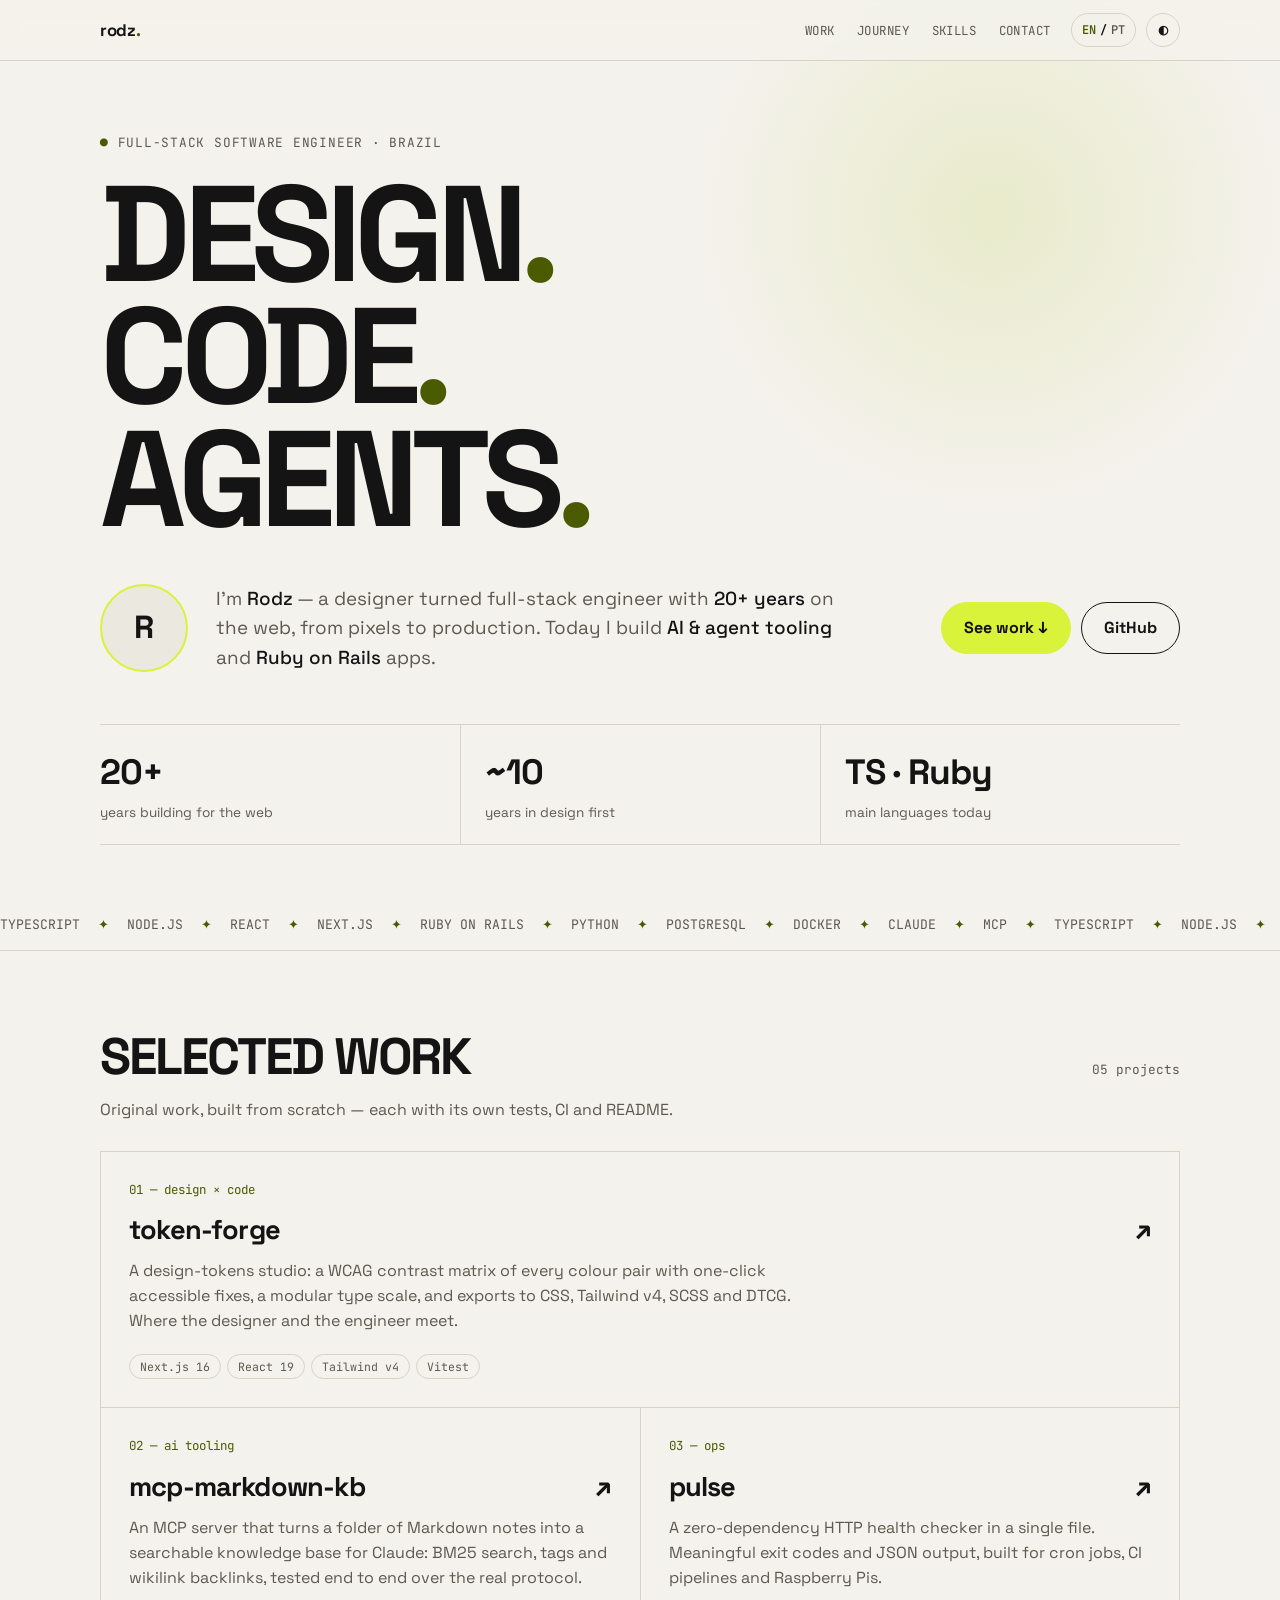
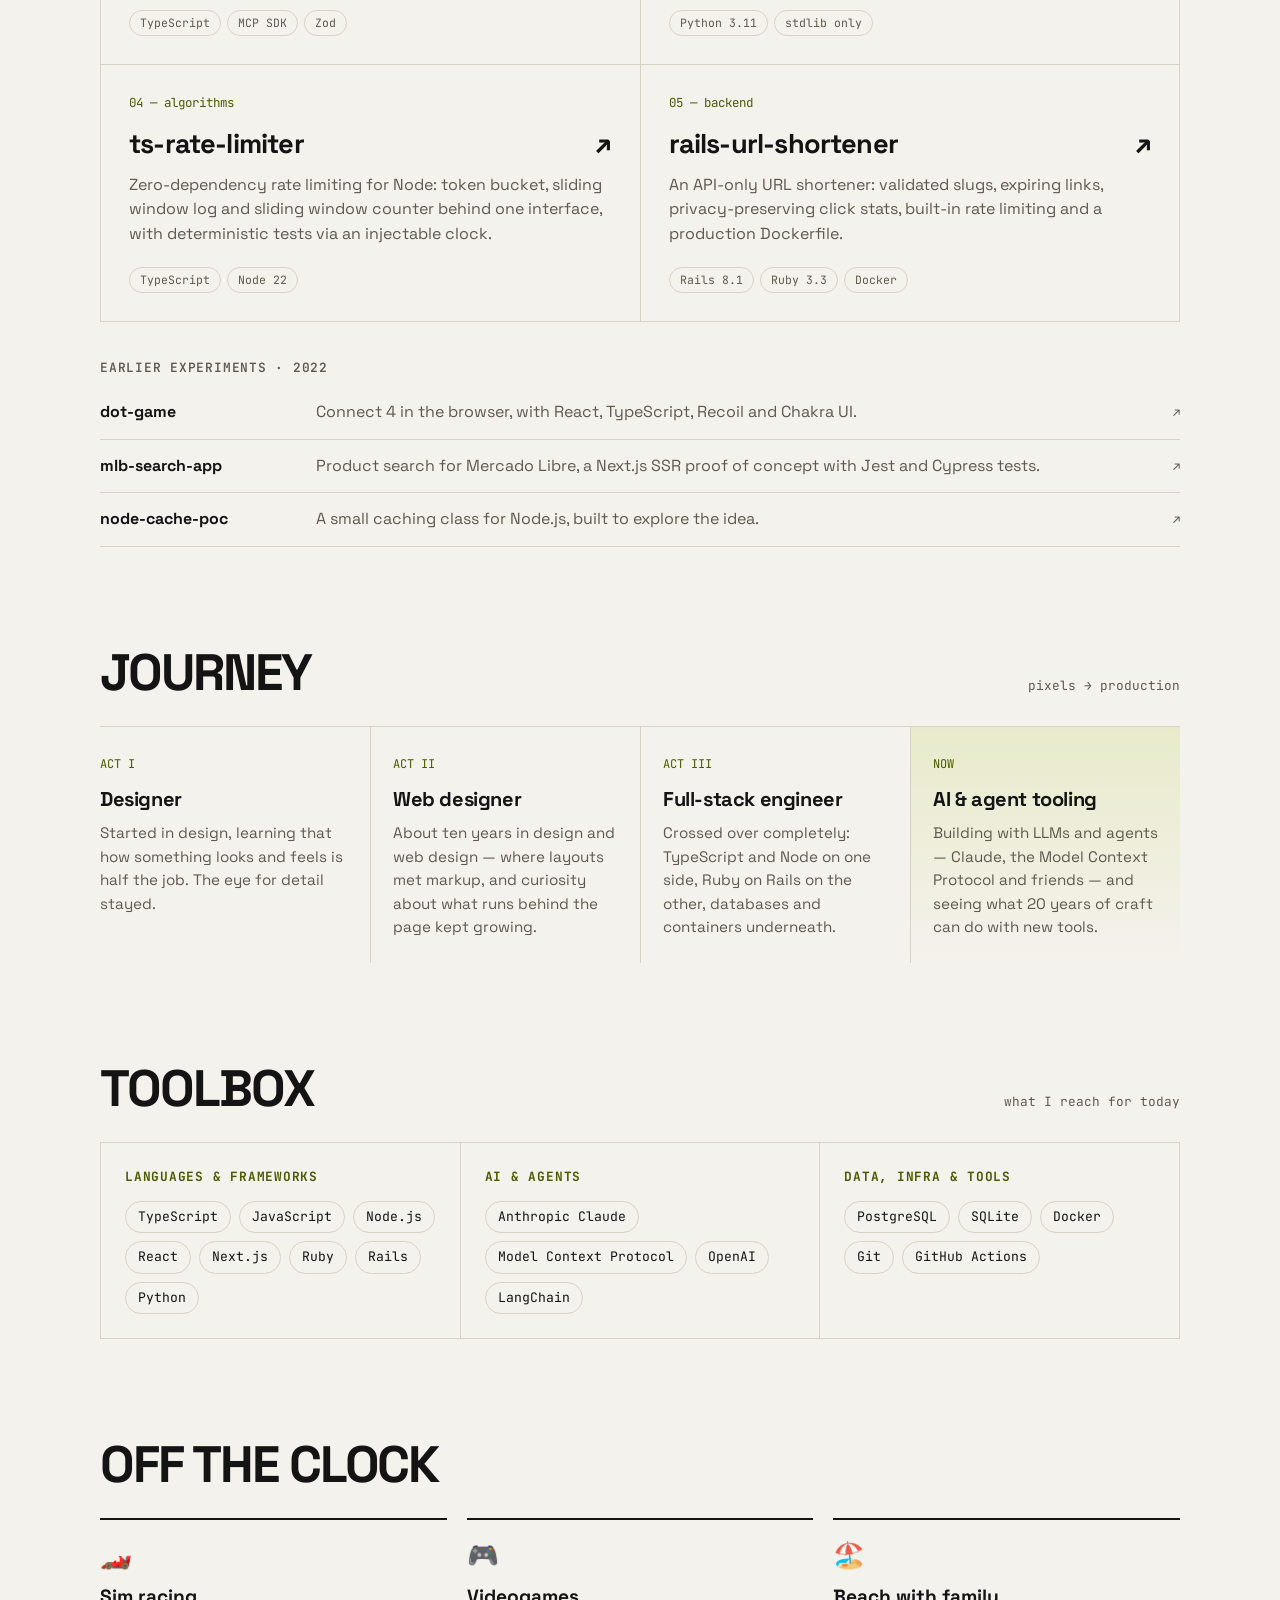
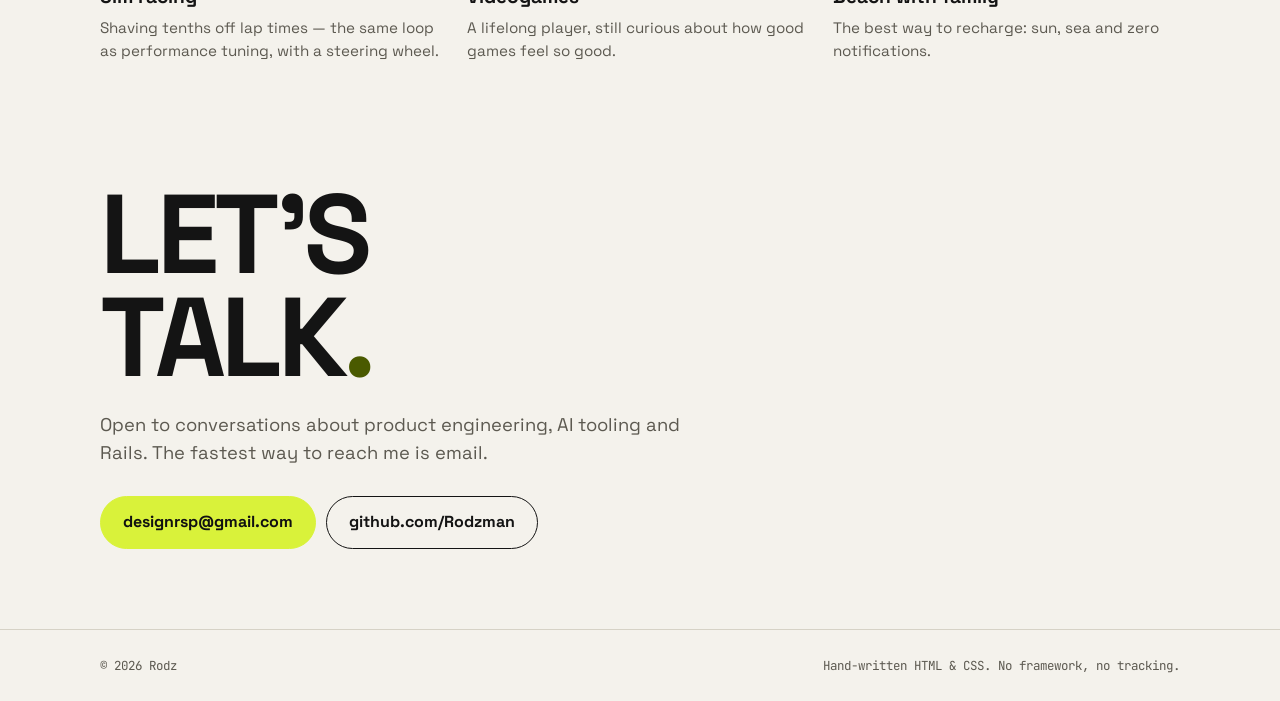
==== index.html @ bd21e1b3 "Add bilingual personal site Hand-written index.html (EN/PT toggle, light/dark themes, no build step)" ====
<!DOCTYPE html>
<html lang="en">
<head>
  <meta charset="UTF-8" />
  <meta name="viewport" content="width=device-width, initial-scale=1.0" />
  <title>Rodz — Full-stack engineer · Design, code & agents</title>
  <meta name="description" content="Rodz — full-stack software engineer from Brazil. Designer turned engineer with 20+ years on the web, now building AI & agent tooling and Ruby on Rails apps." />
  <meta name="theme-color" content="#111111" />
  <link rel="canonical" href="https://rodzman.github.io/" />
  <link rel="icon" href="https://github.com/Rodzman.png" />

  <meta property="og:type" content="website" />
  <meta property="og:url" content="https://rodzman.github.io/" />
  <meta property="og:title" content="Rodz — Design. Code. Agents." />
  <meta property="og:description" content="Designer turned full-stack engineer with 20+ years on the web, now building AI & agent tooling and Rails apps." />
  <meta property="og:image" content="https://github.com/Rodzman.png" />
  <meta property="og:locale" content="en_US" />
  <meta property="og:locale:alternate" content="pt_BR" />
  <meta name="twitter:card" content="summary" />

  <link rel="preconnect" href="https://fonts.googleapis.com" />
  <link rel="preconnect" href="https://fonts.gstatic.com" crossorigin />
  <link href="https://fonts.googleapis.com/css2?family=Space+Grotesk:wght@400;500;700&family=JetBrains+Mono:wght@400;600&display=swap" rel="stylesheet" />

  <script>
    // Apply saved theme before first paint to avoid a flash of the wrong theme.
    try {
      var t = localStorage.getItem('theme');
      if (t === 'light' || t === 'dark') document.documentElement.dataset.theme = t;
    } catch (e) {}
  </script>

  <style>
    :root {
      --bg: #111111;
      --bg-2: #181818;
      --line: #2c2c2c;
      --text: #f2f0ea;
      --muted: #a3a09a;
      --accent: #e8ff5a;        /* neon — used as fill / decoration */
      --accent-text: #e8ff5a;   /* accent when used as text on --bg */
      --on-accent: #111111;
      --glow: rgba(232, 255, 90, 0.10);
      color-scheme: dark;
    }
    @media (prefers-color-scheme: light) {
      :root:not([data-theme="dark"]) {
        --bg: #f4f2ec; --bg-2: #ebe8df; --line: #d6d2c6;
        --text: #141414; --muted: #5c5950;
        --accent: #d9f23a; --accent-text: #4a5a00;
        --glow: rgba(160, 190, 0, 0.14);
        color-scheme: light;
      }
    }
    :root[data-theme="light"] {
      --bg: #f4f2ec; --bg-2: #ebe8df; --line: #d6d2c6;
      --text: #141414; --muted: #5c5950;
      --accent: #d9f23a; --accent-text: #4a5a00;
      --glow: rgba(160, 190, 0, 0.14);
      color-scheme: light;
    }

    * { margin: 0; padding: 0; box-sizing: border-box; }
    html { scroll-behavior: smooth; scroll-padding-top: 72px; overflow-x: clip; }
    body {
      background: var(--bg); color: var(--text);
      font-family: 'Space Grotesk', system-ui, sans-serif;
      line-height: 1.55; -webkit-font-smoothing: antialiased;
      overflow-x: hidden;
    }
    a { color: inherit; }
    .mono { font-family: 'JetBrains Mono', ui-monospace, monospace; }
    .wrap { max-width: 1120px; margin: 0 auto; padding-inline: 20px; }
    .skip { position: absolute; left: -999px; top: 8px; background: var(--accent); color: var(--on-accent); padding: 8px 12px; z-index: 100; }
    .skip:focus { left: 8px; }
    :focus-visible { outline: 2px solid var(--accent-text); outline-offset: 3px; border-radius: 4px; }

    /* ---------- Nav ---------- */
    nav {
      position: sticky; top: 0; z-index: 20;
      background: color-mix(in srgb, var(--bg) 85%, transparent);
      backdrop-filter: blur(12px); -webkit-backdrop-filter: blur(12px);
      border-bottom: 1px solid var(--line);
    }
    .nav { display: flex; justify-content: space-between; align-items: center; height: 60px; }
    .brand { font-weight: 700; text-decoration: none; font-size: 1.05rem; letter-spacing: -0.02em; }
    .brand b { color: var(--accent-text); }
    .nav-right { display: flex; align-items: center; gap: 10px; }
    .links { display: flex; gap: 22px; list-style: none; margin-right: 10px; }
    .links a {
      text-decoration: none; color: var(--muted);
      font-family: 'JetBrains Mono', monospace; font-size: 0.78rem; text-transform: uppercase; letter-spacing: 0.04em;
    }
    .links a:hover { color: var(--text); }
    .ctrl {
      height: 34px; min-width: 34px; padding: 0 10px;
      border: 1px solid var(--line); border-radius: 999px; background: transparent; color: var(--text);
      font: 600 0.75rem 'JetBrains Mono', monospace; cursor: pointer;
      display: inline-flex; align-items: center; justify-content: center; gap: 4px;
    }
    .ctrl:hover { border-color: var(--text); }
    .lang span { color: var(--muted); }
    .lang span.on { color: var(--accent-text); }
    .menu-btn { display: none; }
    @media (max-width: 760px) {
      .menu-btn { display: inline-flex; }
      .links {
        display: none; position: absolute; top: 60px; left: 0; right: 0;
        flex-direction: column; gap: 0; margin: 0;
        background: var(--bg); border-bottom: 1px solid var(--line);
      }
      .links.open { display: flex; }
      .links a { display: block; padding: 16px 20px; border-top: 1px solid var(--line); font-size: 0.9rem; }
    }

    /* ---------- Hero ---------- */
    header { position: relative; padding: 72px 0 56px; }
    header::before {
      content: ''; position: absolute; z-index: -1; right: -10%; top: -20%;
      width: 640px; height: 640px; max-width: 100vw;
      background: radial-gradient(circle, var(--glow), transparent 65%);
      pointer-events: none;
    }
    .kicker { color: var(--muted); font-size: 0.8rem; text-transform: uppercase; letter-spacing: 0.06em; margin-bottom: 20px; }
    .kicker b { color: var(--accent-text); font-weight: 600; }
    h1 {
      font-size: clamp(3.2rem, 12vw, 8.5rem); line-height: 0.9; letter-spacing: -0.055em;
      font-weight: 700; text-transform: uppercase;
    }
    h1 .dot { color: var(--accent); }
    :root[data-theme="light"] h1 .dot { color: var(--accent-text); }
    @media (prefers-color-scheme: light) { :root:not([data-theme="dark"]) h1 .dot { color: var(--accent-text); } }

    .intro { display: grid; grid-template-columns: auto 1fr auto; gap: 28px; align-items: center; margin-top: 44px; }
    .avatar {
      width: 88px; height: 88px; border-radius: 50%; object-fit: cover;
      border: 2px solid var(--accent); background: var(--bg-2);
      display: grid; place-items: center; font-weight: 700; font-size: 2rem;
    }
    .intro p { font-size: 1.18rem; color: var(--muted); max-width: 34em; }
    .intro p strong { color: var(--text); font-weight: 500; }
    .cta { display: flex; gap: 10px; flex-wrap: wrap; }
    .btn {
      display: inline-flex; align-items: center; gap: 6px;
      padding: 13px 22px; border-radius: 999px; text-decoration: none; font-weight: 700;
      border: 1.5px solid var(--text); transition: transform .15s, background .15s, color .15s;
    }
    .btn:hover { transform: translateY(-2px); }
    .btn.primary { background: var(--accent); border-color: var(--accent); color: var(--on-accent); }
    .btn.ghost:hover { background: var(--text); color: var(--bg); }
    @media (max-width: 860px) {
      .intro { grid-template-columns: auto 1fr; }
      .cta { grid-column: 1 / -1; }
    }
    @media (max-width: 480px) {
      .intro { grid-template-columns: 1fr; gap: 18px; }
      .avatar { width: 72px; height: 72px; }
    }

    .stats {
      display: grid; grid-template-columns: repeat(3, 1fr); margin-top: 52px;
      border-top: 1px solid var(--line); border-bottom: 1px solid var(--line);
    }
    .stats div { padding: 20px 0; }
    .stats div + div { border-left: 1px solid var(--line); padding-left: 24px; }
    .stats b { display: block; font-size: clamp(1.5rem, 4vw, 2.2rem); letter-spacing: -0.03em; }
    .stats span { color: var(--muted); font-size: 0.85rem; }
    @media (max-width: 560px) {
      .stats { grid-template-columns: 1fr; }
      .stats div + div { border-left: 0; border-top: 1px solid var(--line); padding-left: 0; }
    }

    /* ---------- Stack marquee ---------- */
    .marquee { border-bottom: 1px solid var(--line); overflow: hidden; padding: 14px 0; color: var(--muted); font-size: 0.82rem; }
    .marquee-track { display: flex; width: max-content; animation: slide 40s linear infinite; }
    .marquee-track span { padding-right: 18px; white-space: nowrap; }
    .marquee-track i { color: var(--accent-text); font-style: normal; padding-right: 18px; }
    @keyframes slide { to { transform: translateX(-50%); } }
    @media (prefers-reduced-motion: reduce) {
      html { scroll-behavior: auto; }
      .marquee-track { animation: none; flex-wrap: wrap; width: auto; padding: 0 20px; }
      .marquee-track .dup { display: none; }
      .btn:hover { transform: none; }
    }

    /* ---------- Sections ---------- */
    section { padding: 80px 0 20px; }
    .sec-head { display: flex; justify-content: space-between; align-items: baseline; gap: 20px; margin-bottom: 28px; flex-wrap: wrap; }
    h2 { font-size: clamp(2rem, 6vw, 3.2rem); letter-spacing: -0.04em; text-transform: uppercase; line-height: 1; }
    .sec-head .mono { color: var(--muted); font-size: 0.8rem; }
    .lead { color: var(--muted); max-width: 40em; margin: -12px 0 28px; }

    /* Projects */
    .grid {
      display: grid; grid-template-columns: repeat(2, 1fr); gap: 1px;
      background: var(--line); border: 1px solid var(--line);
    }
    .card {
      background: var(--bg); padding: 28px; text-decoration: none;
      display: flex; flex-direction: column; min-height: 240px; position: relative;
      transition: background .2s;
    }
    .card:hover { background: var(--bg-2); }
    .card.wide { grid-column: 1 / -1; }
    .card .no { color: var(--accent-text); font-size: 0.78rem; }
    .card h3 { font-size: 1.7rem; letter-spacing: -0.03em; margin: 10px 0 8px; display: flex; justify-content: space-between; gap: 12px; }
    .card h3 .arrow { transition: transform .2s; }
    .card:hover h3 .arrow { transform: translate(4px, -4px); }
    .card p { color: var(--muted); max-width: 42em; }
    .tags { display: flex; flex-wrap: wrap; gap: 6px; margin-top: auto; padding-top: 20px; }
    .tag { font-size: 0.72rem; padding: 3px 10px; border: 1px solid var(--line); border-radius: 999px; color: var(--muted); }
    @media (max-width: 700px) {
      .grid { grid-template-columns: 1fr; }
      .card { min-height: 0; }
    }

    .earlier { margin-top: 36px; }
    .earlier h3 { font-size: 0.8rem; color: var(--muted); text-transform: uppercase; letter-spacing: 0.06em; margin-bottom: 8px; font-weight: 600; }
    .earlier ul { list-style: none; }
    .earlier li a {
      display: grid; grid-template-columns: 200px 1fr auto; gap: 16px; align-items: baseline;
      padding: 14px 0; border-bottom: 1px solid var(--line); text-decoration: none;
    }
    .earlier li a:hover strong { color: var(--accent-text); }
    .earlier li span { color: var(--muted); }
    .earlier li em { font-style: normal; color: var(--muted); font-size: 0.75rem; }
    @media (max-width: 700px) {
      .earlier li a { grid-template-columns: 1fr; gap: 2px; }
    }

    /* Journey */
    .journey { display: grid; grid-template-columns: repeat(4, 1fr); border-top: 1px solid var(--line); }
    .step { padding: 24px 22px 24px 0; }
    .step + .step { padding-left: 22px; border-left: 1px solid var(--line); }
    .step .era { color: var(--accent-text); font-size: 0.75rem; text-transform: uppercase; }
    .step h3 { font-size: 1.25rem; margin: 8px 0 6px; letter-spacing: -0.02em; }
    .step p { color: var(--muted); font-size: 0.95rem; }
    .step.now { background: linear-gradient(180deg, var(--glow), transparent); }
    @media (max-width: 860px) {
      .journey { grid-template-columns: 1fr 1fr; }
      .step:nth-child(3) { padding-left: 0; border-left: 0; }
      .step:nth-child(n+3) { border-top: 1px solid var(--line); }
    }
    @media (max-width: 520px) {
      .journey { grid-template-columns: 1fr; }
      .step, .step + .step { padding: 22px 0; border-left: 0; }
      .step + .step { border-top: 1px solid var(--line); }
      .step.now { padding: 22px 14px; }
    }

    /* Skills */
    .skills { display: grid; grid-template-columns: repeat(3, 1fr); gap: 1px; background: var(--line); border: 1px solid var(--line); }
    .skills > div { background: var(--bg); padding: 24px; }
    .skills h3 { font-size: 0.8rem; text-transform: uppercase; letter-spacing: 0.06em; color: var(--accent-text); margin-bottom: 14px; }
    .skills ul { list-style: none; display: flex; flex-wrap: wrap; gap: 8px; }
    .skills li { font-size: 0.82rem; padding: 5px 12px; border: 1px solid var(--line); border-radius: 999px; }
    @media (max-width: 760px) { .skills { grid-template-columns: 1fr; } }

    /* Beyond */
    .beyond { display: grid; grid-template-columns: repeat(3, 1fr); gap: 20px; }
    .beyond div { border-top: 2px solid var(--text); padding-top: 16px; }
    .beyond .emoji { font-size: 1.6rem; }
    .beyond h3 { font-size: 1.2rem; margin: 6px 0 4px; }
    .beyond p { color: var(--muted); font-size: 0.95rem; }
    @media (max-width: 700px) { .beyond { grid-template-columns: 1fr; } }

    /* Contact */
    .contact { padding-block: 100px 80px; }
    .contact h2 { font-size: clamp(2.6rem, 10vw, 7rem); line-height: 0.92; }
    .contact h2 .dot { color: var(--accent-text); }
    .contact p { color: var(--muted); font-size: 1.15rem; margin: 22px 0 28px; max-width: 32em; }

    footer { border-top: 1px solid var(--line); padding: 26px 0; color: var(--muted); font-size: 0.78rem; }
    footer .wrap { display: flex; justify-content: space-between; gap: 16px; flex-wrap: wrap; }
  </style>
</head>
<body>
  <a class="skip" href="#main" data-i18n="skip">Skip to content</a>

  <nav aria-label="Main">
    <div class="wrap nav">
      <a class="brand" href="#top">rodz<b>.</b></a>
      <div class="nav-right">
        <ul class="links" id="nav-links">
          <li><a href="#work" data-i18n="nav.work">Work</a></li>
          <li><a href="#journey" data-i18n="nav.journey">Journey</a></li>
          <li><a href="#skills" data-i18n="nav.skills">Skills</a></li>
          <li><a href="#contact" data-i18n="nav.contact">Contact</a></li>
        </ul>
        <button class="ctrl lang" id="lang-toggle" type="button" aria-label="Mudar para português">
          <span data-lang="en">EN</span>/<span data-lang="pt">PT</span>
        </button>
        <button class="ctrl" id="theme-toggle" type="button" aria-label="Toggle light/dark theme">◐</button>
        <button class="ctrl menu-btn" id="menu-toggle" type="button" aria-expanded="false" aria-controls="nav-links" aria-label="Menu">☰</button>
      </div>
    </div>
  </nav>

  <main id="main">
    <header class="wrap" id="top">
      <p class="kicker mono" data-i18n="hero.kicker"><b>●</b> Full-stack software engineer · Brazil</p>
      <h1 data-i18n="hero.title">Design<span class="dot">.</span><br>Code<span class="dot">.</span><br>Agents<span class="dot">.</span></h1>

      <div class="intro">
        <img class="avatar" src="https://github.com/Rodzman.png" alt="Portrait of Rodz" width="88" height="88"
             onerror="this.replaceWith(Object.assign(document.createElement('div'),{className:'avatar',textContent:'R',ariaHidden:'true'}))" />
        <p data-i18n="hero.intro">I'm <strong>Rodz</strong> — a designer turned full-stack engineer with <strong>20+ years</strong> on the web, from pixels to production. Today I build <strong>AI &amp; agent tooling</strong> and <strong>Ruby on Rails</strong> apps.</p>
        <div class="cta">
          <a class="btn primary" href="#work" data-i18n="hero.cta.work">See work ↓</a>
          <a class="btn ghost" href="https://github.com/Rodzman">GitHub</a>
        </div>
      </div>

      <div class="stats">
        <div><b>20+</b><span data-i18n="stats.years">years building for the web</span></div>
        <div><b>~10</b><span data-i18n="stats.design">years in design first</span></div>
        <div><b>TS · Ruby</b><span data-i18n="stats.langs">main languages today</span></div>
      </div>
    </header>

    <div class="marquee mono" aria-label="Tech stack">
      <div class="marquee-track">
        <span>TYPESCRIPT</span><i>✦</i><span>NODE.JS</span><i>✦</i><span>REACT</span><i>✦</i><span>NEXT.JS</span><i>✦</i><span>RUBY ON RAILS</span><i>✦</i><span>PYTHON</span><i>✦</i><span>POSTGRESQL</span><i>✦</i><span>DOCKER</span><i>✦</i><span>CLAUDE</span><i>✦</i><span>MCP</span><i>✦</i>
        <span class="dup" aria-hidden="true">TYPESCRIPT</span><i class="dup" aria-hidden="true">✦</i><span class="dup" aria-hidden="true">NODE.JS</span><i class="dup" aria-hidden="true">✦</i><span class="dup" aria-hidden="true">REACT</span><i class="dup" aria-hidden="true">✦</i><span class="dup" aria-hidden="true">NEXT.JS</span><i class="dup" aria-hidden="true">✦</i><span class="dup" aria-hidden="true">RUBY ON RAILS</span><i class="dup" aria-hidden="true">✦</i><span class="dup" aria-hidden="true">PYTHON</span><i class="dup" aria-hidden="true">✦</i><span class="dup" aria-hidden="true">POSTGRESQL</span><i class="dup" aria-hidden="true">✦</i><span class="dup" aria-hidden="true">DOCKER</span><i class="dup" aria-hidden="true">✦</i><span class="dup" aria-hidden="true">CLAUDE</span><i class="dup" aria-hidden="true">✦</i><span class="dup" aria-hidden="true">MCP</span><i class="dup" aria-hidden="true">✦</i>
      </div>
    </div>

    <!-- Project links point to the planned standalone public repos (see README). -->
    <section class="wrap" id="work">
      <div class="sec-head"><h2 data-i18n="work.title">Selected work</h2><span class="mono" data-i18n="work.count">05 projects</span></div>
      <p class="lead" data-i18n="work.lead">Original work, built from scratch — each with its own tests, CI and README.</p>
      <div class="grid">
        <a class="card wide" href="https://github.com/Rodzman/token-forge">
          <span class="no mono">01 — design × code</span>
          <h3>token-forge <span class="arrow" aria-hidden="true">↗</span></h3>
          <p data-i18n="p.tokenforge">A design-tokens studio: a WCAG contrast matrix of every colour pair with one-click accessible fixes, a modular type scale, and exports to CSS, Tailwind v4, SCSS and DTCG. Where the designer and the engineer meet.</p>
          <div class="tags mono"><span class="tag">Next.js 16</span><span class="tag">React 19</span><span class="tag">Tailwind v4</span><span class="tag">Vitest</span></div>
        </a>
        <a class="card" href="https://github.com/Rodzman/mcp-markdown-kb">
          <span class="no mono">02 — ai tooling</span>
          <h3>mcp-markdown-kb <span class="arrow" aria-hidden="true">↗</span></h3>
          <p data-i18n="p.mcp">An MCP server that turns a folder of Markdown notes into a searchable knowledge base for Claude: BM25 search, tags and wikilink backlinks, tested end to end over the real protocol.</p>
          <div class="tags mono"><span class="tag">TypeScript</span><span class="tag">MCP SDK</span><span class="tag">Zod</span></div>
        </a>
        <a class="card" href="https://github.com/Rodzman/pulse">
          <span class="no mono">03 — ops</span>
          <h3>pulse <span class="arrow" aria-hidden="true">↗</span></h3>
          <p data-i18n="p.pulse">A zero-dependency HTTP health checker in a single file. Meaningful exit codes and JSON output, built for cron jobs, CI pipelines and Raspberry Pis.</p>
          <div class="tags mono"><span class="tag">Python 3.11</span><span class="tag">stdlib only</span></div>
        </a>
        <a class="card" href="https://github.com/Rodzman/ts-rate-limiter">
          <span class="no mono">04 — algorithms</span>
          <h3>ts-rate-limiter <span class="arrow" aria-hidden="true">↗</span></h3>
          <p data-i18n="p.rate">Zero-dependency rate limiting for Node: token bucket, sliding window log and sliding window counter behind one interface, with deterministic tests via an injectable clock.</p>
          <div class="tags mono"><span class="tag">TypeScript</span><span class="tag">Node 22</span></div>
        </a>
        <a class="card" href="https://github.com/Rodzman/rails-url-shortener">
          <span class="no mono">05 — backend</span>
          <h3>rails-url-shortener <span class="arrow" aria-hidden="true">↗</span></h3>
          <p data-i18n="p.rails">An API-only URL shortener: validated slugs, expiring links, privacy-preserving click stats, built-in rate limiting and a production Dockerfile.</p>
          <div class="tags mono"><span class="tag">Rails 8.1</span><span class="tag">Ruby 3.3</span><span class="tag">Docker</span></div>
        </a>
      </div>

      <div class="earlier">
        <h3 class="mono" data-i18n="work.earlier">Earlier experiments · 2022</h3>
        <ul>
          <li><a href="https://github.com/Rodzman/dot-game"><strong>dot-game</strong><span data-i18n="p.dot">Connect 4 in the browser, with React, TypeScript, Recoil and Chakra UI.</span><em class="mono">↗</em></a></li>
          <li><a href="https://github.com/Rodzman/mlb-search-app"><strong>mlb-search-app</strong><span data-i18n="p.mlb">Product search for Mercado Libre, a Next.js SSR proof of concept with Jest and Cypress tests.</span><em class="mono">↗</em></a></li>
          <li><a href="https://github.com/Rodzman/node-cache-poc"><strong>node-cache-poc</strong><span data-i18n="p.cache">A small caching class for Node.js, built to explore the idea.</span><em class="mono">↗</em></a></li>
        </ul>
      </div>
    </section>

    <section class="wrap" id="journey">
      <div class="sec-head"><h2 data-i18n="journey.title">Journey</h2><span class="mono" data-i18n="journey.sub">pixels → production</span></div>
      <div class="journey">
        <div class="step">
          <span class="era mono" data-i18n="j1.era">Act I</span>
          <h3 data-i18n="j1.h">Designer</h3>
          <p data-i18n="j1.p">Started in design, learning that how something looks and feels is half the job. The eye for detail stayed.</p>
        </div>
        <div class="step">
          <span class="era mono" data-i18n="j2.era">Act II</span>
          <h3 data-i18n="j2.h">Web designer</h3>
          <p data-i18n="j2.p">About ten years in design and web design — where layouts met markup, and curiosity about what runs behind the page kept growing.</p>
        </div>
        <div class="step">
          <span class="era mono" data-i18n="j3.era">Act III</span>
          <h3 data-i18n="j3.h">Full-stack engineer</h3>
          <p data-i18n="j3.p">Crossed over completely: TypeScript and Node on one side, Ruby on Rails on the other, databases and containers underneath.</p>
        </div>
        <div class="step now">
          <span class="era mono" data-i18n="j4.era">Now</span>
          <h3 data-i18n="j4.h">AI &amp; agent tooling</h3>
          <p data-i18n="j4.p">Building with LLMs and agents — Claude, the Model Context Protocol and friends — and seeing what 20 years of craft can do with new tools.</p>
        </div>
      </div>
    </section>

    <section class="wrap" id="skills">
      <div class="sec-head"><h2 data-i18n="skills.title">Toolbox</h2><span class="mono" data-i18n="skills.sub">what I reach for today</span></div>
      <div class="skills mono">
        <div>
          <h3 data-i18n="skills.lang">Languages &amp; frameworks</h3>
          <ul><li>TypeScript</li><li>JavaScript</li><li>Node.js</li><li>React</li><li>Next.js</li><li>Ruby</li><li>Rails</li><li>Python</li></ul>
        </div>
        <div>
          <h3 data-i18n="skills.ai">AI &amp; agents</h3>
          <ul><li>Anthropic Claude</li><li>Model Context Protocol</li><li>OpenAI</li><li>LangChain</li></ul>
        </div>
        <div>
          <h3 data-i18n="skills.infra">Data, infra &amp; tools</h3>
          <ul><li>PostgreSQL</li><li>SQLite</li><li>Docker</li><li>Git</li><li>GitHub Actions</li></ul>
        </div>
      </div>
    </section>

    <section class="wrap" id="beyond">
      <div class="sec-head"><h2 data-i18n="beyond.title">Off the clock</h2></div>
      <div class="beyond">
        <div><span class="emoji" aria-hidden="true">🏎️</span><h3 data-i18n="b1.h">Sim racing</h3><p data-i18n="b1.p">Shaving tenths off lap times — the same loop as performance tuning, with a steering wheel.</p></div>
        <div><span class="emoji" aria-hidden="true">🎮</span><h3 data-i18n="b2.h">Videogames</h3><p data-i18n="b2.p">A lifelong player, still curious about how good games feel so good.</p></div>
        <div><span class="emoji" aria-hidden="true">🏖️</span><h3 data-i18n="b3.h">Beach with family</h3><p data-i18n="b3.p">The best way to recharge: sun, sea and zero notifications.</p></div>
      </div>
    </section>

    <section class="wrap contact" id="contact">
      <h2 data-i18n="contact.title">Let's<br>talk<span class="dot">.</span></h2>
      <p data-i18n="contact.p">Open to conversations about product engineering, AI tooling and Rails. The fastest way to reach me is email.</p>
      <div class="cta">
        <a class="btn primary" href="mailto:designrsp@gmail.com">designrsp@gmail.com</a>
        <a class="btn ghost" href="https://github.com/Rodzman">github.com/Rodzman</a>
      </div>
    </section>
  </main>

  <footer>
    <div class="wrap mono">
      <span>© <span id="year">2026</span> Rodz</span>
      <span data-i18n="footer">Hand-written HTML &amp; CSS. No framework, no tracking.</span>
    </div>
  </footer>

  <script>
    (function () {
      var PT = {
        'skip': 'Pular para o conteúdo',
        'nav.work': 'Projetos', 'nav.journey': 'Trajetória', 'nav.skills': 'Stack', 'nav.contact': 'Contato',
        'hero.kicker': '<b>●</b> Engenheiro de software full-stack · Brasil',
        'hero.title': 'Design<span class="dot">.</span><br>Código<span class="dot">.</span><br>Agentes<span class="dot">.</span>',
        'hero.intro': 'Sou o <strong>Rodz</strong> — designer que virou engenheiro full-stack, com <strong>mais de 20 anos</strong> de web, do pixel à produção. Hoje construo <strong>ferramentas de IA e agentes</strong> e aplicações em <strong>Ruby on Rails</strong>.',
        'hero.cta.work': 'Ver projetos ↓',
        'stats.years': 'anos construindo para a web', 'stats.design': 'anos de design antes do código', 'stats.langs': 'linguagens principais hoje',
        'work.title': 'Projetos', 'work.count': '05 projetos',
        'work.lead': 'Trabalho autoral, feito do zero — cada um com seus próprios testes, CI e README.',
        'p.tokenforge': 'Um estúdio de design tokens: matriz de contraste WCAG de todos os pares de cores com correções acessíveis em um clique, escala tipográfica modular e exportação para CSS, Tailwind v4, SCSS e DTCG. Onde o designer e o engenheiro se encontram.',
        'p.mcp': 'Um servidor MCP que transforma uma pasta de notas em Markdown numa base de conhecimento pesquisável pelo Claude: busca BM25, tags e backlinks por wikilinks, testado de ponta a ponta pelo protocolo real.',
        'p.pulse': 'Um verificador de saúde HTTP sem dependências, em um único arquivo. Códigos de saída significativos e saída em JSON, feito para cron, pipelines de CI e Raspberry Pi.',
        'p.rate': 'Rate limiting sem dependências para Node: token bucket, sliding window log e sliding window counter com uma única interface, e testes determinísticos com relógio injetável.',
        'p.rails': 'Um encurtador de URLs só API: slugs validados, links com expiração, estatísticas de cliques que preservam a privacidade, rate limiting nativo e Dockerfile de produção.',
        'work.earlier': 'Experimentos anteriores · 2022',
        'p.dot': 'Lig 4 no navegador, com React, TypeScript, Recoil e Chakra UI.',
        'p.mlb': 'Busca de produtos do Mercado Livre, uma prova de conceito em Next.js com SSR e testes em Jest e Cypress.',
        'p.cache': 'Uma pequena classe de cache para Node.js, feita para explorar a ideia.',
        'journey.title': 'Trajetória', 'journey.sub': 'do pixel à produção',
        'j1.era': 'Ato I', 'j1.h': 'Designer', 'j1.p': 'Comecei no design, aprendendo que a aparência e a sensação de algo são metade do trabalho. O olhar para os detalhes ficou.',
        'j2.era': 'Ato II', 'j2.h': 'Web designer', 'j2.p': 'Cerca de dez anos em design e web design — onde o layout encontrou o markup, e a curiosidade pelo que roda por trás da página só cresceu.',
        'j3.era': 'Ato III', 'j3.h': 'Engenheiro full-stack', 'j3.p': 'Atravessei de vez: TypeScript e Node de um lado, Ruby on Rails do outro, bancos de dados e containers por baixo.',
        'j4.era': 'Agora', 'j4.h': 'IA e agentes', 'j4.p': 'Construindo com LLMs e agentes — Claude, o Model Context Protocol e companhia — e descobrindo o que 20 anos de ofício fazem com ferramentas novas.',
        'skills.title': 'Stack', 'skills.sub': 'o que uso hoje',
        'skills.lang': 'Linguagens e frameworks', 'skills.ai': 'IA e agentes', 'skills.infra': 'Dados, infra e ferramentas',
        'beyond.title': 'Fora do expediente',
        'b1.h': 'Sim racing', 'b1.p': 'Tirando décimos do tempo de volta — o mesmo ciclo de otimizar performance, só que com volante.',
        'b2.h': 'Videogames', 'b2.p': 'Jogador de longa data, ainda curioso sobre o que faz um bom jogo ser tão gostoso de jogar.',
        'b3.h': 'Praia com a família', 'b3.p': 'O melhor jeito de recarregar: sol, mar e zero notificações.',
        'contact.title': 'Vamos<br>conversar<span class="dot">.</span>',
        'contact.p': 'Aberto a conversas sobre engenharia de produto, ferramentas de IA e Rails. O jeito mais rápido de falar comigo é por e-mail.',
        'footer': 'HTML e CSS escritos à mão. Sem framework, sem rastreamento.'
      };
      var META = {
        en: { title: document.title, desc: document.querySelector('meta[name=description]').content },
        pt: {
          title: 'Rodz — Engenheiro full-stack · Design, código e agentes',
          desc: 'Rodz — engenheiro de software full-stack do Brasil. Designer que virou engenheiro, com mais de 20 anos de web, hoje construindo ferramentas de IA e agentes e aplicações Ruby on Rails.'
        }
      };

      var nodes = document.querySelectorAll('[data-i18n]');
      var EN = {};
      nodes.forEach(function (el) { EN[el.dataset.i18n] = el.innerHTML; });

      function store(k, v) { try { localStorage.setItem(k, v); } catch (e) {} }
      function read(k) { try { return localStorage.getItem(k); } catch (e) { return null; } }

      function detectLang() {
        var q = new URLSearchParams(location.search).get('lang');
        if (q === 'pt' || q === 'en') return q;
        var saved = read('lang');
        if (saved === 'pt' || saved === 'en') return saved;
        var prefs = navigator.languages || [navigator.language || 'en'];
        return /^pt\b/i.test(prefs[0] || '') ? 'pt' : 'en';
      }

      var langBtn = document.getElementById('lang-toggle');
      function setLang(lang) {
        var dict = lang === 'pt' ? PT : EN;
        nodes.forEach(function (el) {
          var v = dict[el.dataset.i18n];
          if (v != null) el.innerHTML = v;
        });
        document.documentElement.lang = lang === 'pt' ? 'pt-BR' : 'en';
        document.title = META[lang].title;
        document.querySelector('meta[name=description]').content = META[lang].desc;
        langBtn.querySelectorAll('[data-lang]').forEach(function (s) { s.classList.toggle('on', s.dataset.lang === lang); });
        langBtn.setAttribute('aria-label', lang === 'pt' ? 'Switch to English' : 'Mudar para português');
        langBtn.dataset.current = lang;
      }
      langBtn.addEventListener('click', function () {
        var next = langBtn.dataset.current === 'pt' ? 'en' : 'pt';
        store('lang', next);
        setLang(next);
      });
      setLang(detectLang());

      var root = document.documentElement;
      document.getElementById('theme-toggle').addEventListener('click', function () {
        var current = root.dataset.theme ||
          (matchMedia('(prefers-color-scheme: light)').matches ? 'light' : 'dark');
        var next = current === 'light' ? 'dark' : 'light';
        root.dataset.theme = next;
        store('theme', next);
      });

      var menuBtn = document.getElementById('menu-toggle');
      var links = document.getElementById('nav-links');
      menuBtn.addEventListener('click', function () {
        var open = links.classList.toggle('open');
        menuBtn.setAttribute('aria-expanded', String(open));
      });
      links.addEventListener('click', function (e) {
        if (e.target.tagName === 'A') { links.classList.remove('open'); menuBtn.setAttribute('aria-expanded', 'false'); }
      });

      document.getElementById('year').textContent = new Date().getFullYear();
    })();
  </script>
</body>
</html>
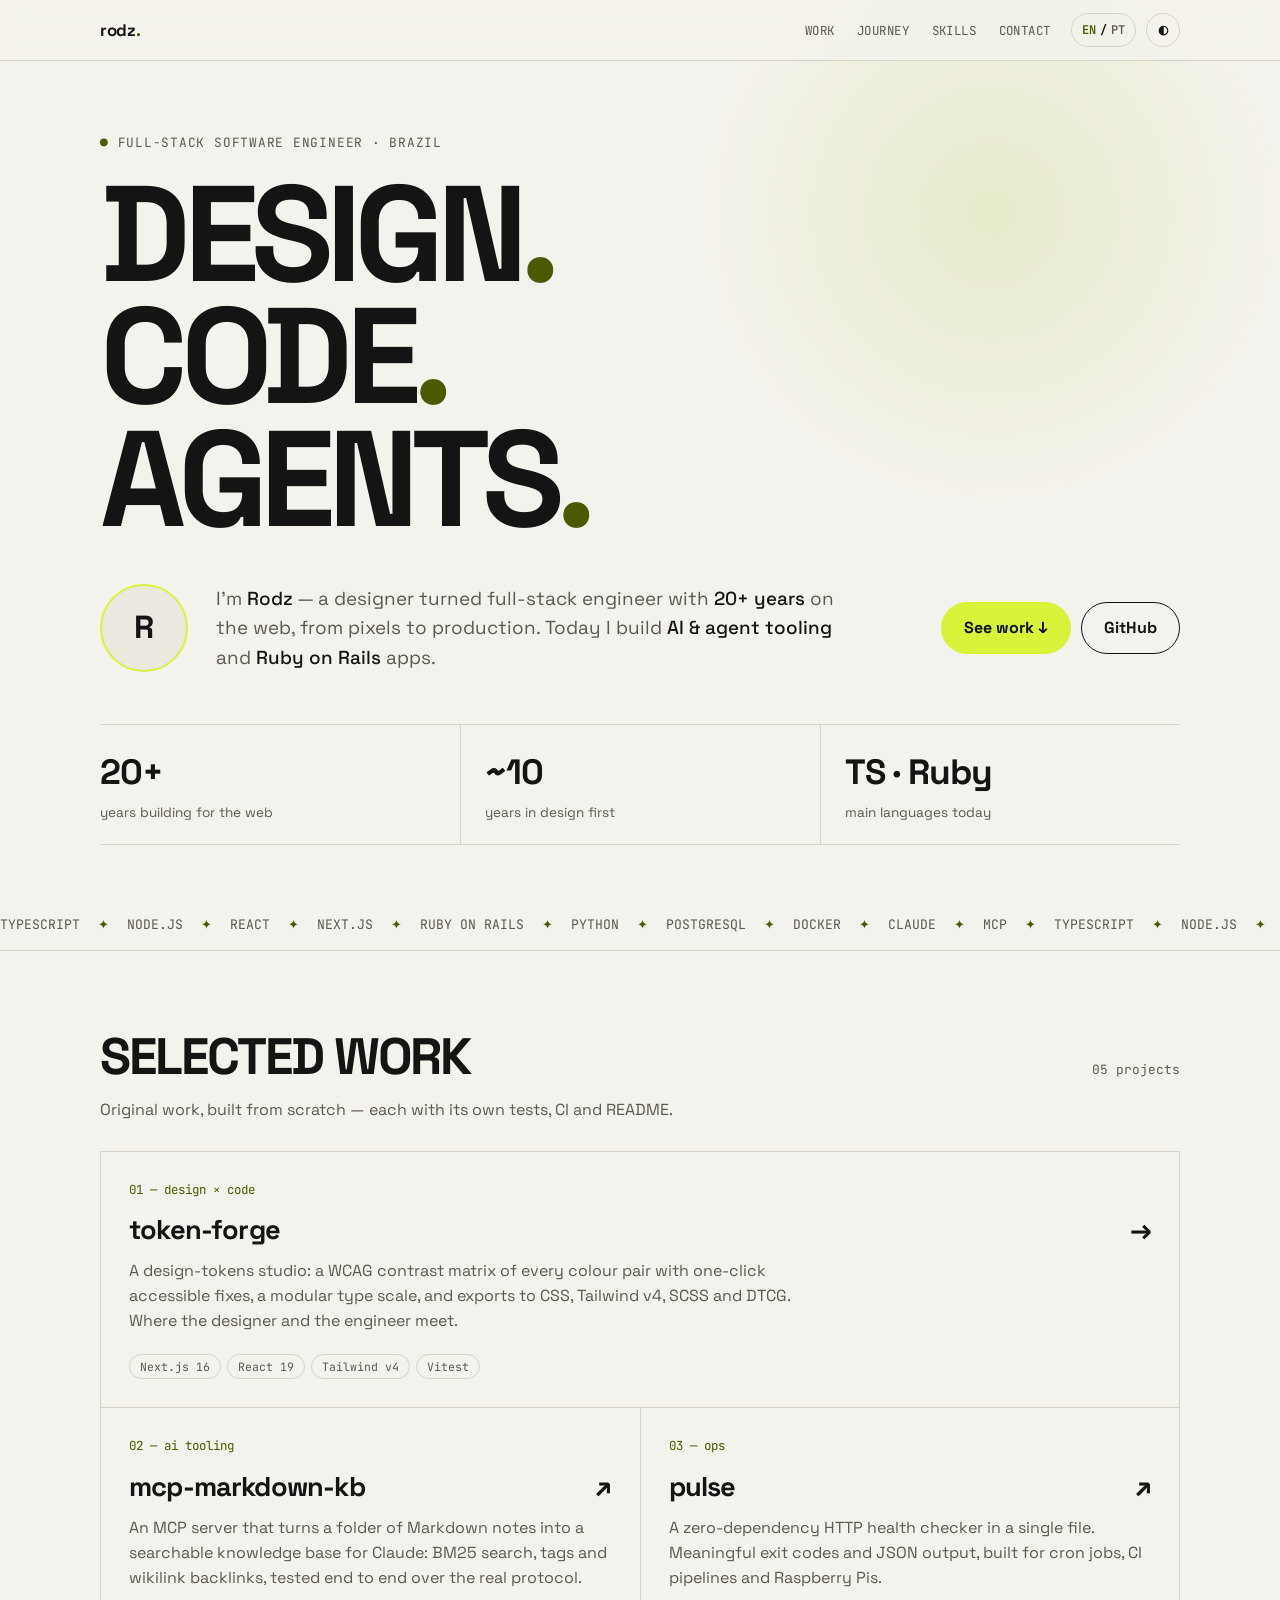
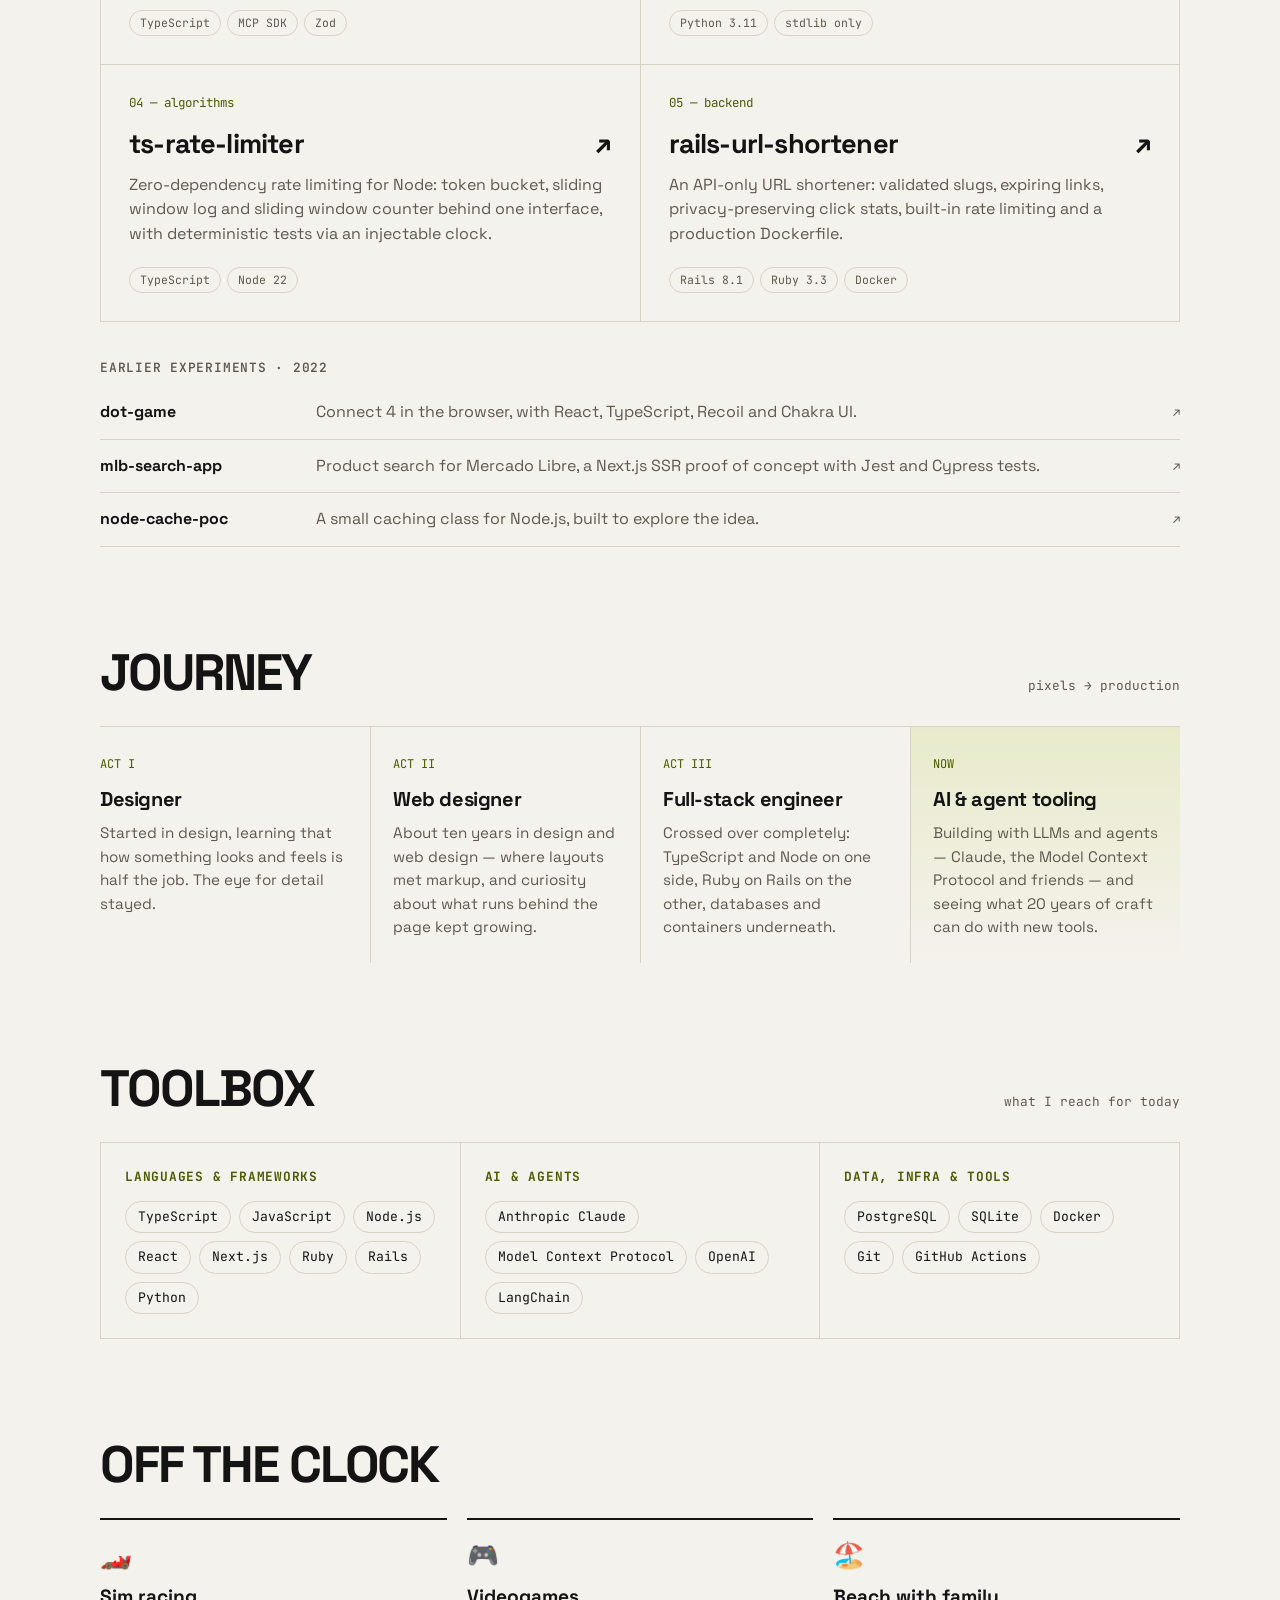
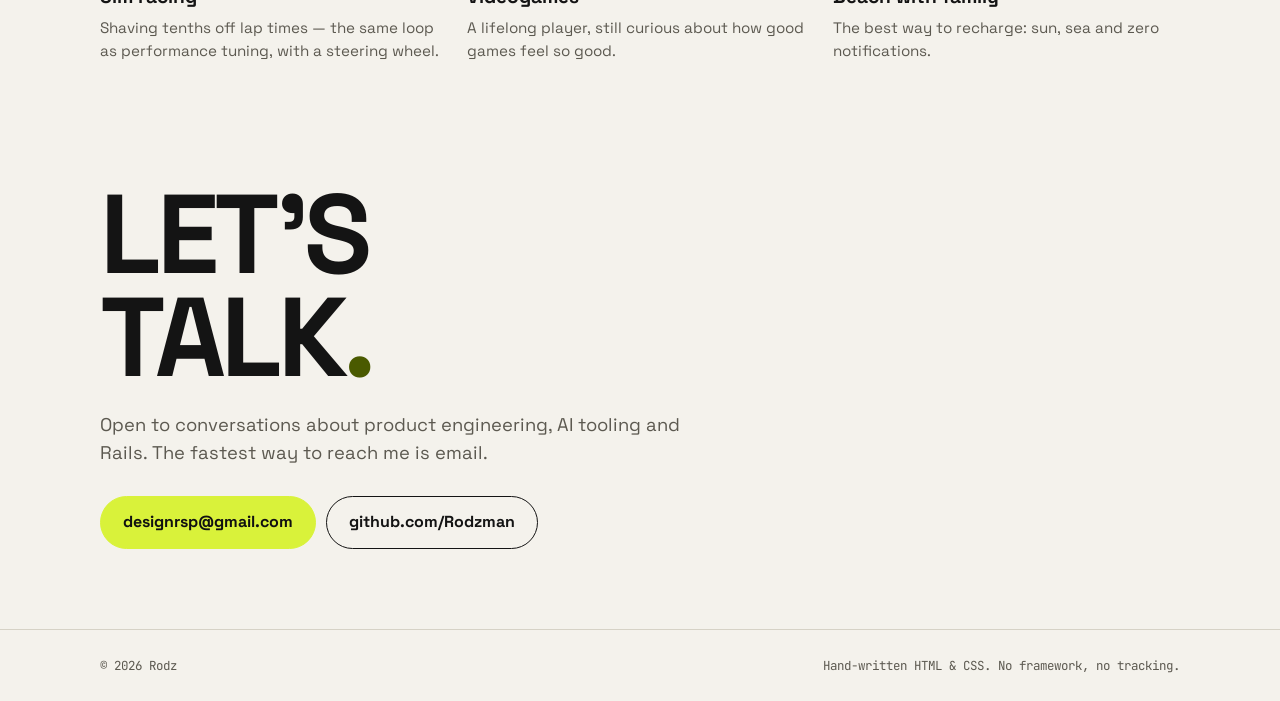
==== commit fd5fdee0: "Add token-forge case study page - projects/token-forge/: bilingual long-form article (EN/PT) with a " ====
--- a/index.html
+++ b/index.html
@@ -330,9 +330,9 @@
       <div class="sec-head"><h2 data-i18n="work.title">Selected work</h2><span class="mono" data-i18n="work.count">05 projects</span></div>
       <p class="lead" data-i18n="work.lead">Original work, built from scratch — each with its own tests, CI and README.</p>
       <div class="grid">
-        <a class="card wide" href="https://github.com/Rodzman/token-forge">
+        <a class="card wide" href="projects/token-forge/">
           <span class="no mono">01 — design × code</span>
-          <h3>token-forge <span class="arrow" aria-hidden="true">↗</span></h3>
+          <h3>token-forge <span class="arrow" aria-hidden="true">→</span></h3>
           <p data-i18n="p.tokenforge">A design-tokens studio: a WCAG contrast matrix of every colour pair with one-click accessible fixes, a modular type scale, and exports to CSS, Tailwind v4, SCSS and DTCG. Where the designer and the engineer meet.</p>
           <div class="tags mono"><span class="tag">Next.js 16</span><span class="tag">React 19</span><span class="tag">Tailwind v4</span><span class="tag">Vitest</span></div>
         </a>
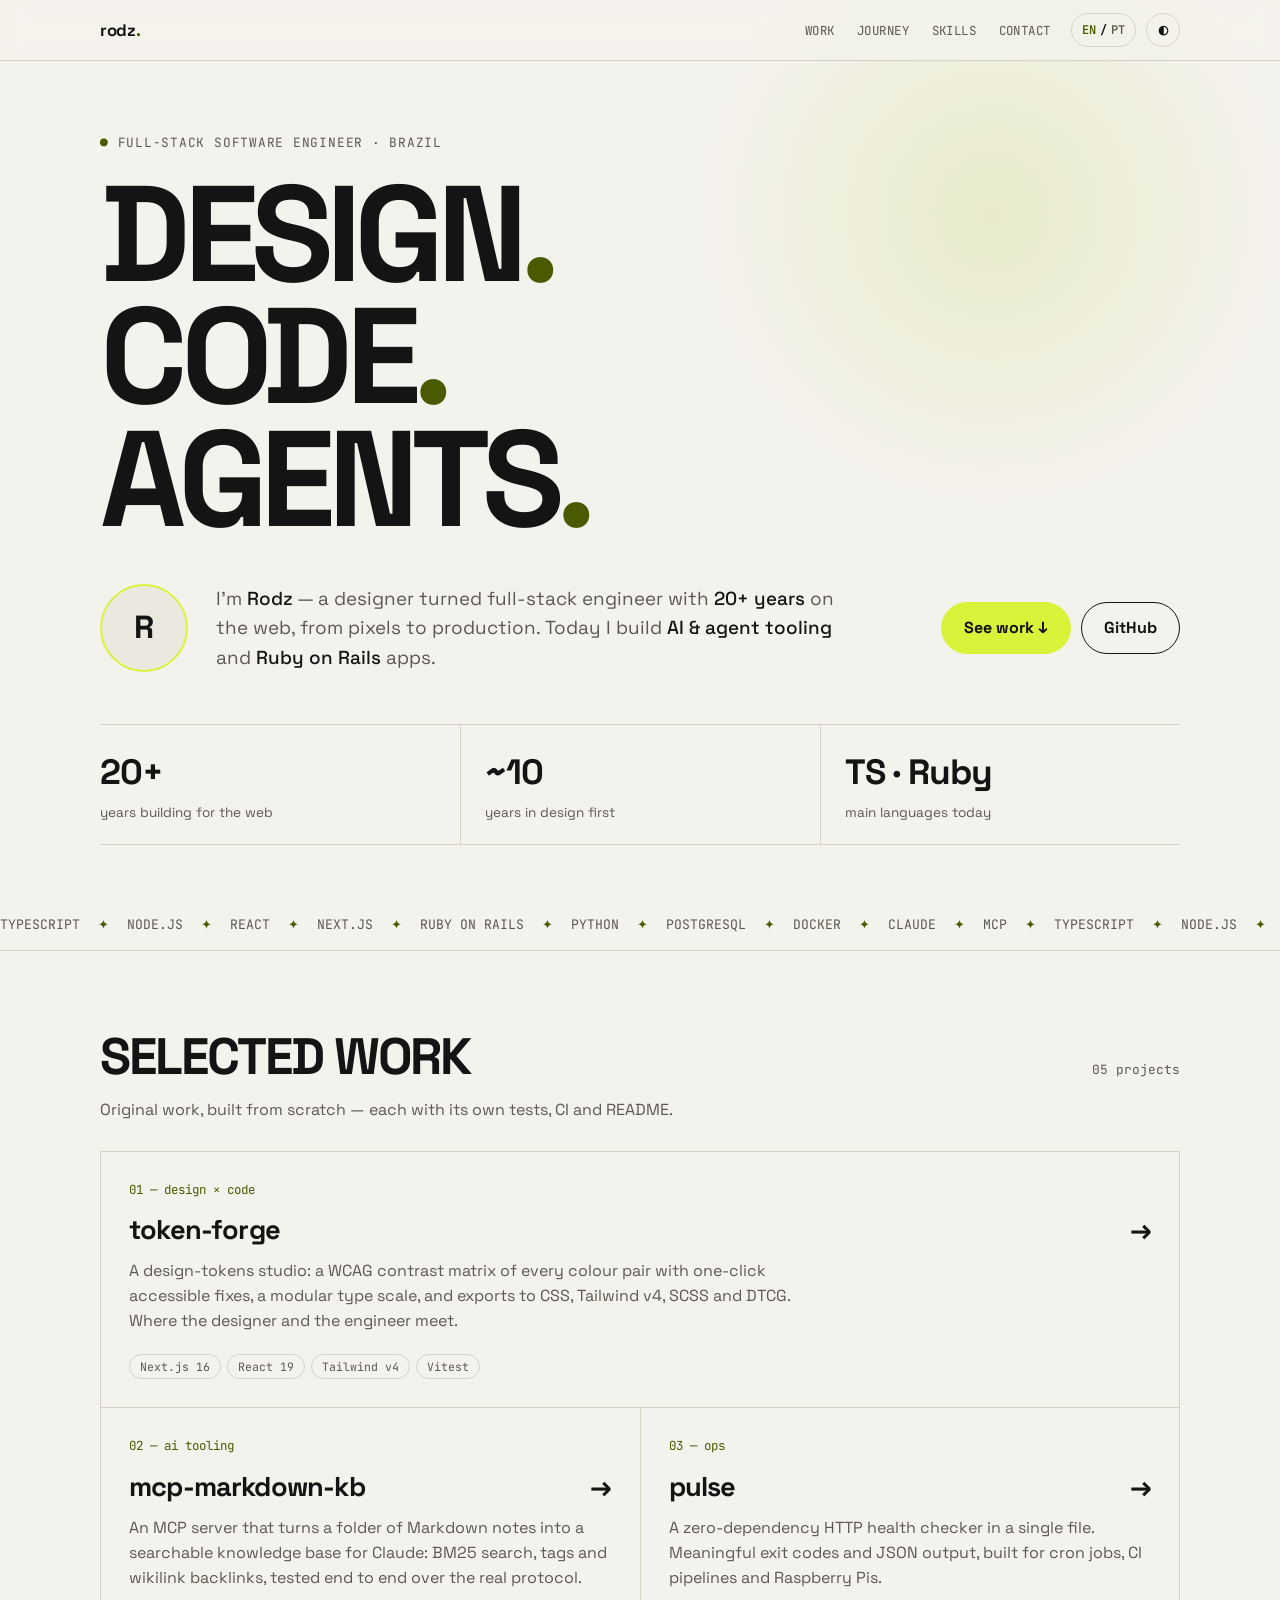
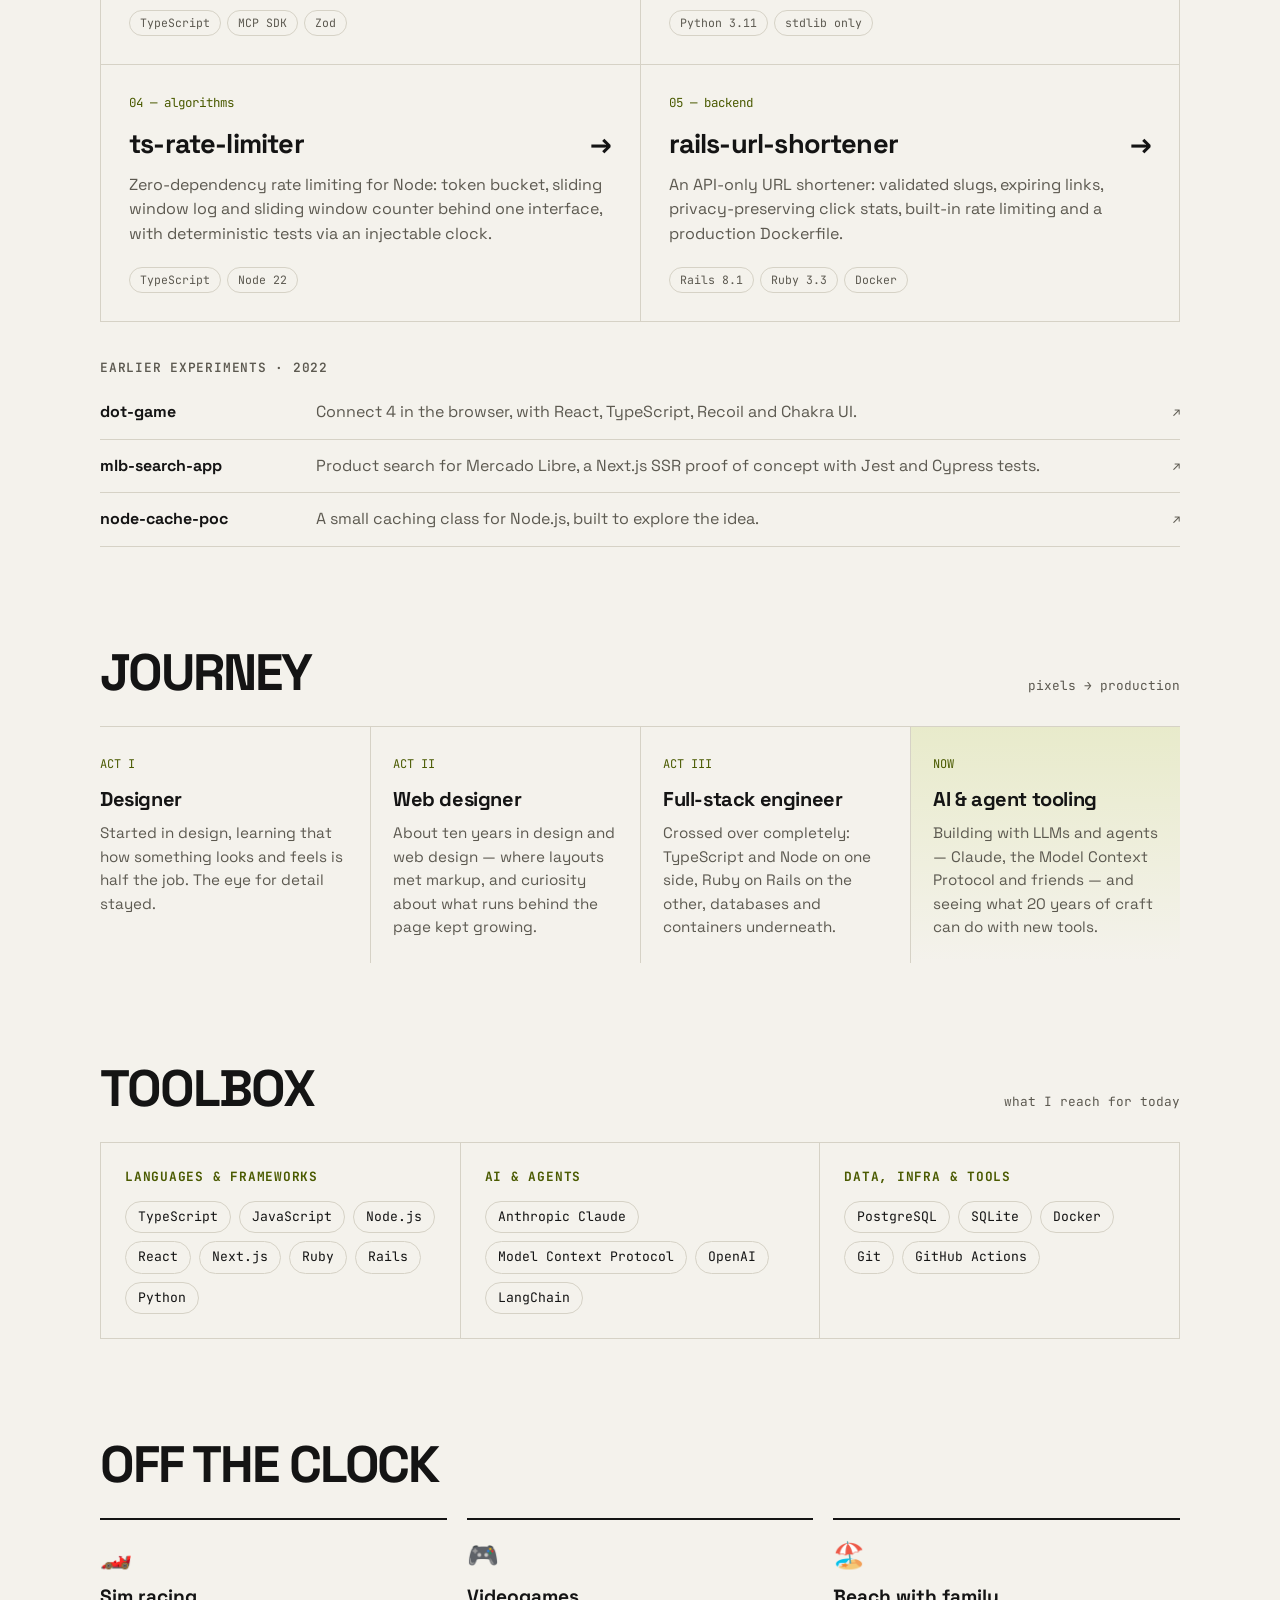
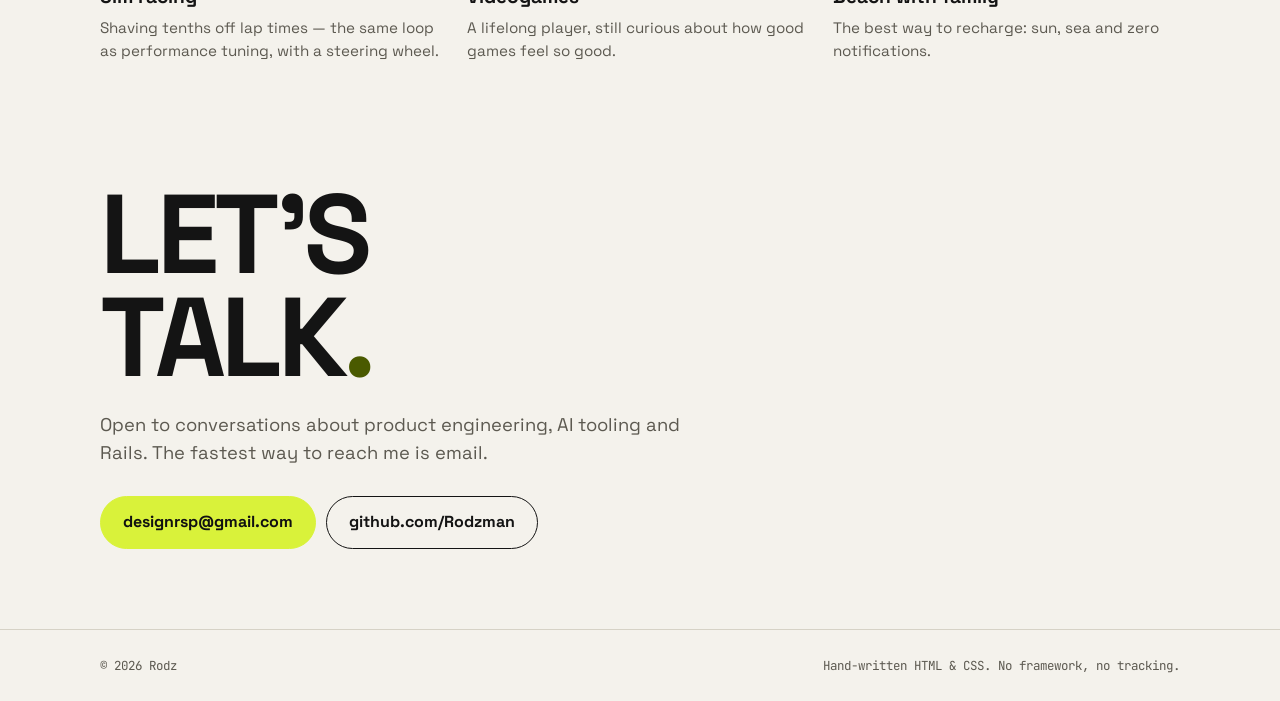
==== commit 27bbc79c: "Add case studies for pulse, ts-rate-limiter, rails-url-shortener and mcp-markdown-kb Same bilingual " ====
--- a/index.html
+++ b/index.html
@@ -336,27 +336,27 @@
           <p data-i18n="p.tokenforge">A design-tokens studio: a WCAG contrast matrix of every colour pair with one-click accessible fixes, a modular type scale, and exports to CSS, Tailwind v4, SCSS and DTCG. Where the designer and the engineer meet.</p>
           <div class="tags mono"><span class="tag">Next.js 16</span><span class="tag">React 19</span><span class="tag">Tailwind v4</span><span class="tag">Vitest</span></div>
         </a>
-        <a class="card" href="https://github.com/Rodzman/mcp-markdown-kb">
+        <a class="card" href="projects/mcp-markdown-kb/">
           <span class="no mono">02 — ai tooling</span>
-          <h3>mcp-markdown-kb <span class="arrow" aria-hidden="true">↗</span></h3>
+          <h3>mcp-markdown-kb <span class="arrow" aria-hidden="true">→</span></h3>
           <p data-i18n="p.mcp">An MCP server that turns a folder of Markdown notes into a searchable knowledge base for Claude: BM25 search, tags and wikilink backlinks, tested end to end over the real protocol.</p>
           <div class="tags mono"><span class="tag">TypeScript</span><span class="tag">MCP SDK</span><span class="tag">Zod</span></div>
         </a>
-        <a class="card" href="https://github.com/Rodzman/pulse">
+        <a class="card" href="projects/pulse/">
           <span class="no mono">03 — ops</span>
-          <h3>pulse <span class="arrow" aria-hidden="true">↗</span></h3>
+          <h3>pulse <span class="arrow" aria-hidden="true">→</span></h3>
           <p data-i18n="p.pulse">A zero-dependency HTTP health checker in a single file. Meaningful exit codes and JSON output, built for cron jobs, CI pipelines and Raspberry Pis.</p>
           <div class="tags mono"><span class="tag">Python 3.11</span><span class="tag">stdlib only</span></div>
         </a>
-        <a class="card" href="https://github.com/Rodzman/ts-rate-limiter">
+        <a class="card" href="projects/ts-rate-limiter/">
           <span class="no mono">04 — algorithms</span>
-          <h3>ts-rate-limiter <span class="arrow" aria-hidden="true">↗</span></h3>
+          <h3>ts-rate-limiter <span class="arrow" aria-hidden="true">→</span></h3>
           <p data-i18n="p.rate">Zero-dependency rate limiting for Node: token bucket, sliding window log and sliding window counter behind one interface, with deterministic tests via an injectable clock.</p>
           <div class="tags mono"><span class="tag">TypeScript</span><span class="tag">Node 22</span></div>
         </a>
-        <a class="card" href="https://github.com/Rodzman/rails-url-shortener">
+        <a class="card" href="projects/rails-url-shortener/">
           <span class="no mono">05 — backend</span>
-          <h3>rails-url-shortener <span class="arrow" aria-hidden="true">↗</span></h3>
+          <h3>rails-url-shortener <span class="arrow" aria-hidden="true">→</span></h3>
           <p data-i18n="p.rails">An API-only URL shortener: validated slugs, expiring links, privacy-preserving click stats, built-in rate limiting and a production Dockerfile.</p>
           <div class="tags mono"><span class="tag">Rails 8.1</span><span class="tag">Ruby 3.3</span><span class="tag">Docker</span></div>
         </a>
